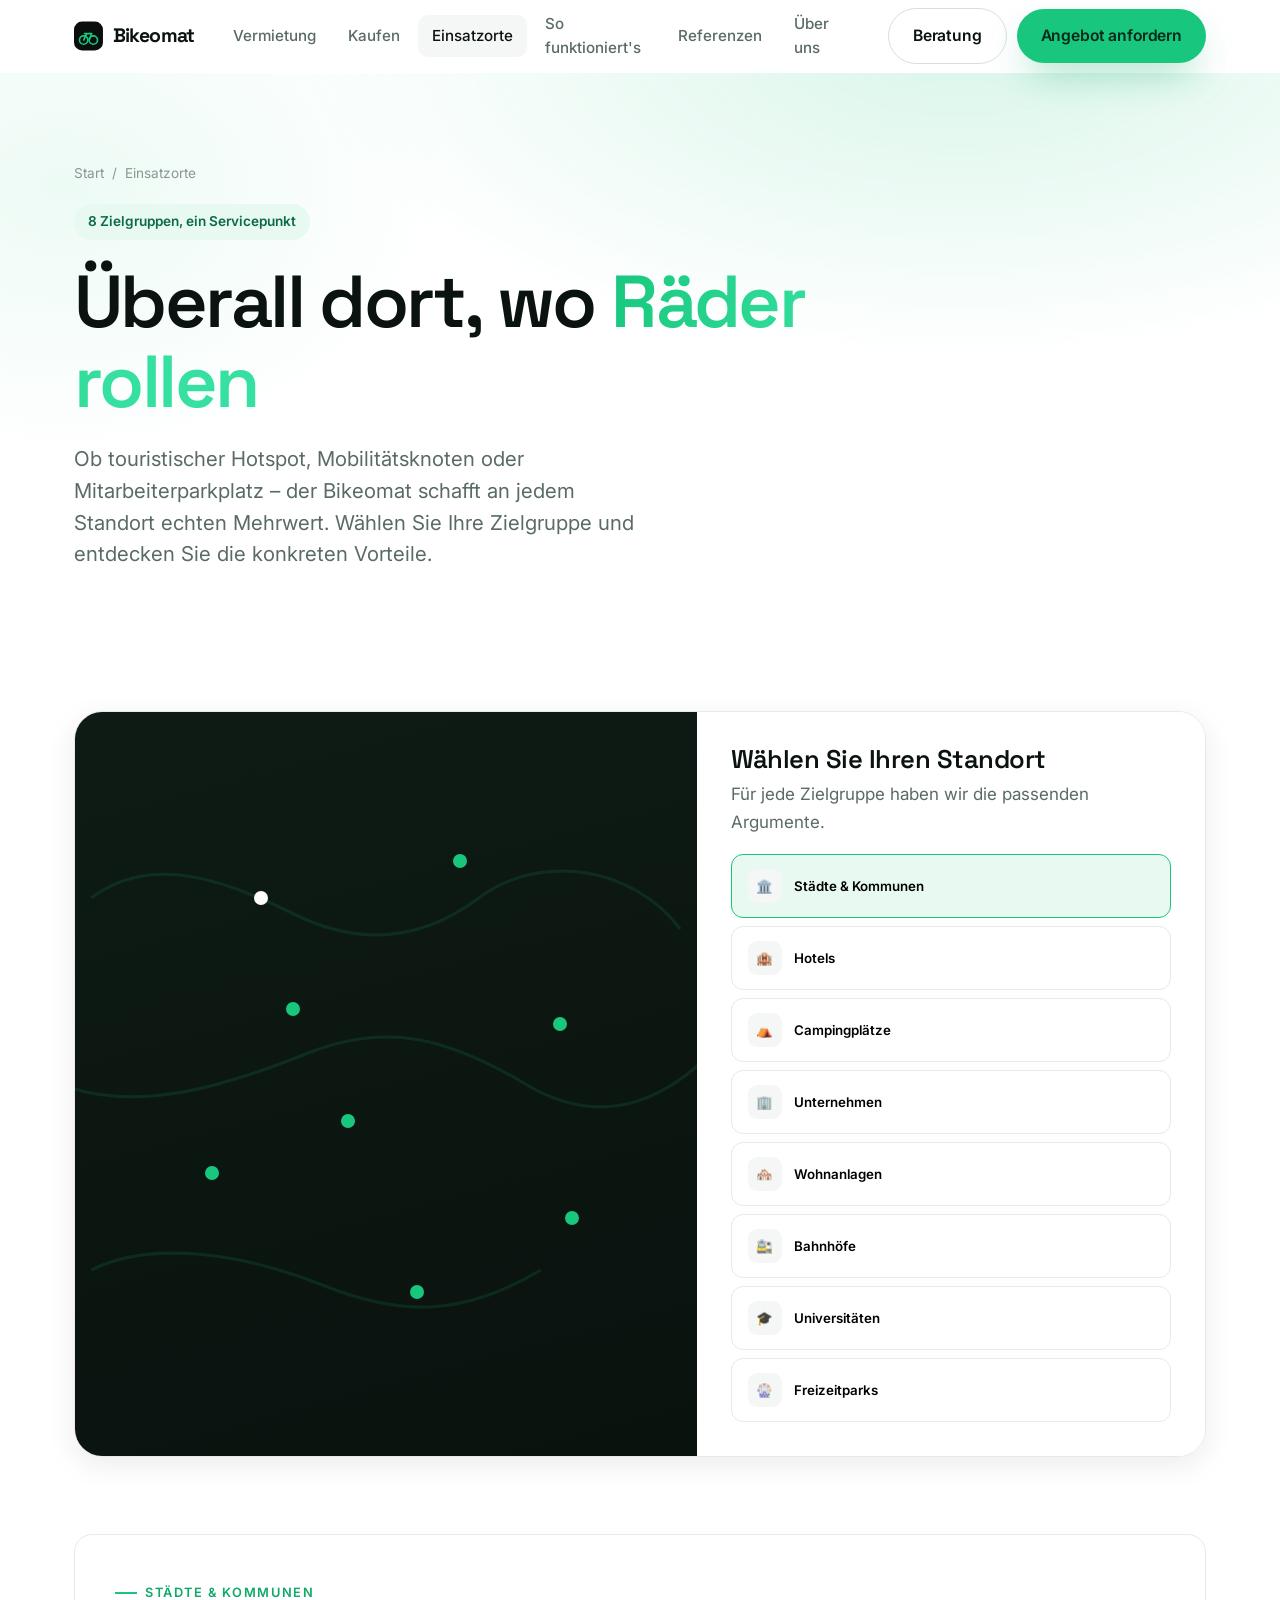
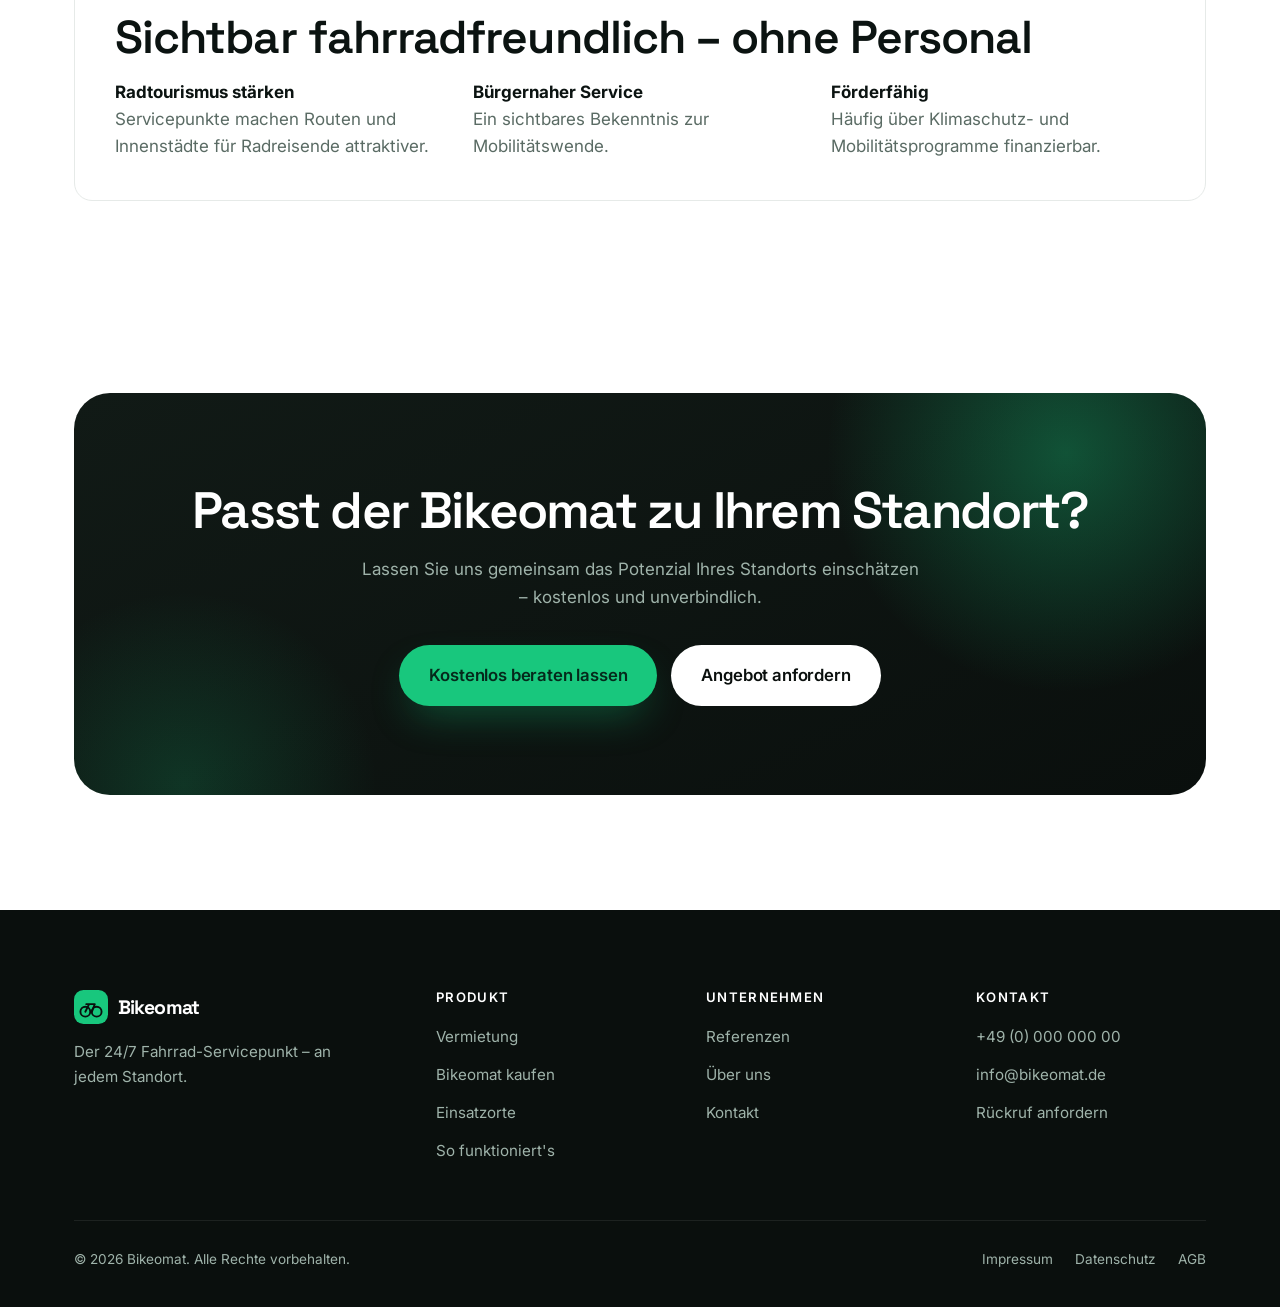
==== einsatzorte.html @ b750a96d "Bikeomat Website Relaunch Modernes Redesign im SaaS-Stil (Stripe/Linear/Apple) mit Fokus auf Vermiet" ====
<!DOCTYPE html>
<html lang="de">
<head>
<meta charset="UTF-8">
<meta name="viewport" content="width=device-width, initial-scale=1">
<title>Einsatzorte – Wo der Bikeomat überzeugt | Kommune, Hotel, Camping & mehr</title>
<meta name="description" content="Bikeomat-Einsatzorte: Städte & Kommunen, Hotels, Campingplätze, Unternehmen, Wohnanlagen, Bahnhöfe, Universitäten & Freizeitparks. Für jede Zielgruppe konkrete Vorteile – interaktive Übersicht.">
<meta name="keywords" content="Fahrradstation Kommune, Fahrradservice Hotel, Fahrradservice Campingplatz, Fahrradautomat Bahnhof, E-Bike Servicestation Universität">
<link rel="canonical" href="https://www.bikeomat.de/einsatzorte">
<meta name="theme-color" content="#0A0F0D">
<link rel="preconnect" href="https://fonts.googleapis.com"><link rel="preconnect" href="https://fonts.gstatic.com" crossorigin>
<link href="https://fonts.googleapis.com/css2?family=Inter:wght@400;500;600;700&family=Space+Grotesk:wght@500;600;700&display=swap" rel="stylesheet">
<link rel="stylesheet" href="assets/styles.css">
</head>
<body>

<header class="header">
  <div class="container header-inner">
    <a href="index.html" class="brand"><svg class="logo-mark" viewBox="0 0 36 36" fill="none"><rect width="36" height="36" rx="10" fill="#0A0F0D"/><circle cx="12" cy="23" r="5.2" stroke="#18C77D" stroke-width="2"/><circle cx="24" cy="23" r="5.2" stroke="#18C77D" stroke-width="2"/><path d="M12 23l4-8h6l-3 8M16 15h-3" stroke="#18C77D" stroke-width="2" stroke-linecap="round" stroke-linejoin="round"/></svg>Bikeomat</a>
    <nav class="nav"><a href="vermietung.html">Vermietung</a><a href="kaufen.html">Kaufen</a><a href="einsatzorte.html" class="active">Einsatzorte</a><a href="index.html#ablauf">So funktioniert's</a><a href="referenzen.html">Referenzen</a><a href="ueber-uns.html">Über uns</a></nav>
    <div class="header-cta"><a href="kontakt.html" class="btn btn-ghost">Beratung</a><a href="kontakt.html#angebot" class="btn btn-primary">Angebot anfordern</a><button class="menu-toggle" aria-label="Menü" aria-expanded="false"><svg viewBox="0 0 24 24" fill="none" stroke="currentColor" stroke-width="2" stroke-linecap="round"><path d="M3 6h18M3 12h18M3 18h18"/></svg></button></div>
  </div>
</header>
<div class="mobile-nav"><a href="vermietung.html">Vermietung</a><a href="kaufen.html">Kaufen</a><a href="einsatzorte.html">Einsatzorte</a><a href="index.html#ablauf">So funktioniert's</a><a href="referenzen.html">Referenzen</a><a href="ueber-uns.html">Über uns</a><a href="kontakt.html">Kontakt</a><div class="mobile-cta"><a href="kontakt.html#angebot" class="btn btn-primary btn-block">Angebot anfordern</a><a href="kontakt.html" class="btn btn-ghost btn-block">Beratung</a></div></div>

<section class="page-hero hero">
  <div class="hero-bg"></div>
  <div class="container">
    <div class="breadcrumb"><a href="index.html">Start</a> / <span>Einsatzorte</span></div>
    <div style="max-width:760px">
      <span class="pill" style="margin-bottom:22px">8 Zielgruppen, ein Servicepunkt</span>
      <h1 class="h-display">Überall dort, wo <span class="text-grad">Räder rollen</span></h1>
      <p class="lead" style="margin-top:20px">Ob touristischer Hotspot, Mobilitätsknoten oder Mitarbeiterparkplatz – der Bikeomat schafft an jedem Standort echten Mehrwert. Wählen Sie Ihre Zielgruppe und entdecken Sie die konkreten Vorteile.</p>
    </div>
  </div>
</section>

<!-- INTERAKTIVE KARTE -->
<section class="section-sm">
  <div class="container">
    <div class="map-wrap reveal">
      <div class="map-canvas">
        <!-- stilisierte Karte mit Pins -->
        <svg viewBox="0 0 500 480" style="position:absolute;inset:0;width:100%;height:100%;opacity:.12" preserveAspectRatio="xMidYMid slice"><path d="M60 120c40-30 90-10 130 10s80 20 120-10 100-20 130 20M40 240c50 20 110 0 160-20s90-10 140 20 90 10 120-20M60 360c40-20 100-10 150 10s90 20 140-10" stroke="#18C77D" stroke-width="2" fill="none"/></svg>
        <div class="map-pin" data-use="kommune" style="left:30%;top:25%"><div class="dot" style="background:#fff"></div><span class="lbl">🏛️ Städte & Kommunen</span></div>
        <div class="map-pin" data-use="hotel" style="left:62%;top:20%"><div class="dot"></div><span class="lbl">🏨 Hotels</span></div>
        <div class="map-pin" data-use="camping" style="left:78%;top:42%"><div class="dot"></div><span class="lbl">⛺ Campingplätze</span></div>
        <div class="map-pin" data-use="firma" style="left:44%;top:55%"><div class="dot"></div><span class="lbl">🏢 Unternehmen</span></div>
        <div class="map-pin" data-use="wohnen" style="left:22%;top:62%"><div class="dot"></div><span class="lbl">🏘️ Wohnanlagen</span></div>
        <div class="map-pin" data-use="bahnhof" style="left:55%;top:78%"><div class="dot"></div><span class="lbl">🚉 Bahnhöfe</span></div>
        <div class="map-pin" data-use="uni" style="left:35%;top:40%"><div class="dot"></div><span class="lbl">🎓 Universitäten</span></div>
        <div class="map-pin" data-use="freizeit" style="left:80%;top:68%"><div class="dot"></div><span class="lbl">🎡 Freizeitparks</span></div>
      </div>
      <div class="map-side">
        <h3>Wählen Sie Ihren Standort</h3>
        <p style="color:var(--muted)">Für jede Zielgruppe haben wir die passenden Argumente.</p>
        <div class="use-list">
          <button class="active" data-use="kommune"><span class="u-ico">🏛️</span> Städte & Kommunen</button>
          <button data-use="hotel"><span class="u-ico">🏨</span> Hotels</button>
          <button data-use="camping"><span class="u-ico">⛺</span> Campingplätze</button>
          <button data-use="firma"><span class="u-ico">🏢</span> Unternehmen</button>
          <button data-use="wohnen"><span class="u-ico">🏘️</span> Wohnanlagen</button>
          <button data-use="bahnhof"><span class="u-ico">🚉</span> Bahnhöfe</button>
          <button data-use="uni"><span class="u-ico">🎓</span> Universitäten</button>
          <button data-use="freizeit"><span class="u-ico">🎡</span> Freizeitparks</button>
        </div>
      </div>
    </div>
  </div>
</section>

<!-- VORTEILE PRO ZIELGRUPPE -->
<section class="section-sm" style="padding-top:0">
  <div class="container">
    <div class="tab-panel active" data-usepanel="kommune"><div class="card reveal" style="padding:40px"><span class="eyebrow">Städte & Kommunen</span><h2 style="margin:10px 0 16px">Sichtbar fahrradfreundlich – ohne Personal</h2><div class="grid cols-3"><div><strong>Radtourismus stärken</strong><p style="color:var(--muted)">Servicepunkte machen Routen und Innenstädte für Radreisende attraktiver.</p></div><div><strong>Bürgernaher Service</strong><p style="color:var(--muted)">Ein sichtbares Bekenntnis zur Mobilitätswende.</p></div><div><strong>Förderfähig</strong><p style="color:var(--muted)">Häufig über Klimaschutz- und Mobilitätsprogramme finanzierbar.</p></div></div></div></div>
    <div class="tab-panel" data-usepanel="hotel"><div class="card reveal" style="padding:40px"><span class="eyebrow">Hotels</span><h2 style="margin:10px 0 16px">Der Extra-Service, der Gäste begeistert</h2><div class="grid cols-3"><div><strong>Bessere Bewertungen</strong><p style="color:var(--muted)">Ein durchdachtes Plus, das in Erinnerung bleibt.</p></div><div><strong>E-Bike-Ladung am Haus</strong><p style="color:var(--muted)">Perfekt für die wachsende Zahl an Pedelec-Gästen.</p></div><div><strong>Bett+Bike-tauglich</strong><p style="color:var(--muted)">Unterstützt zertifizierte fahrradfreundliche Angebote.</p></div></div></div></div>
    <div class="tab-panel" data-usepanel="camping"><div class="card reveal" style="padding:40px"><span class="eyebrow">Campingplätze</span><h2 style="margin:10px 0 16px">Unabhängig von Öffnungszeiten</h2><div class="grid cols-3"><div><strong>24/7 für Gäste</strong><p style="color:var(--muted)">Auch abends und am Wochenende, ohne Mehraufwand.</p></div><div><strong>Ideal in Radregionen</strong><p style="color:var(--muted)">Dort, wo viele Gäste mit dem Rad anreisen.</p></div><div><strong>Mehr Attraktivität</strong><p style="color:var(--muted)">Ein modernes Extra, das Ihren Platz hervorhebt.</p></div></div></div></div>
    <div class="tab-panel" data-usepanel="firma"><div class="card reveal" style="padding:40px"><span class="eyebrow">Unternehmen</span><h2 style="margin:10px 0 16px">Benefit für radelnde Mitarbeiter</h2><div class="grid cols-3"><div><strong>Mitarbeiter-Benefit</strong><p style="color:var(--muted)">Sichtbares Engagement für Gesundheit & Nachhaltigkeit.</p></div><div><strong>Mehr Rad-Pendler</strong><p style="color:var(--muted)">Senkt Hürden, unterstützt JobRad-Programme.</p></div><div><strong>ESG & Image</strong><p style="color:var(--muted)">Zahlt auf Nachhaltigkeitsziele und Arbeitgebermarke ein.</p></div></div></div></div>
    <div class="tab-panel" data-usepanel="wohnen"><div class="card reveal" style="padding:40px"><span class="eyebrow">Wohnanlagen</span><h2 style="margin:10px 0 16px">Wohnqualität, die man sieht</h2><div class="grid cols-3"><div><strong>Service vor der Tür</strong><p style="color:var(--muted)">Reparaturen und Luft direkt im eigenen Quartier.</p></div><div><strong>Aufwertung der Immobilie</strong><p style="color:var(--muted)">Ein modernes Ausstattungsmerkmal für Mieter & Eigentümer.</p></div><div><strong>Nachhaltige Mobilität</strong><p style="color:var(--muted)">Fördert das Rad als Verkehrsmittel im Alltag.</p></div></div></div></div>
    <div class="tab-panel" data-usepanel="bahnhof"><div class="card reveal" style="padding:40px"><span class="eyebrow">Bahnhöfe</span><h2 style="margin:10px 0 16px">Mobilitätsknoten clever ergänzen</h2><div class="grid cols-3"><div><strong>Schnelle Hilfe</strong><p style="color:var(--muted)">Pendler kommen pünktlich weiter statt liegenzubleiben.</p></div><div><strong>Hohe Frequenz</strong><p style="color:var(--muted)">Maximale Sichtbarkeit und Nutzung.</p></div><div><strong>Bike+Ride stärken</strong><p style="color:var(--muted)">Macht die Kombination Rad und ÖPNV attraktiver.</p></div></div></div></div>
    <div class="tab-panel" data-usepanel="uni"><div class="card reveal" style="padding:40px"><span class="eyebrow">Universitäten</span><h2 style="margin:10px 0 16px">Campus-Service für tausende Radler</h2><div class="grid cols-3"><div><strong>Riesige Nutzergruppe</strong><p style="color:var(--muted)">Tausende Studierende und Beschäftigte mit dem Rad.</p></div><div><strong>Nachhaltiger Campus</strong><p style="color:var(--muted)">Unterstützt Klima- und Mobilitätsstrategien.</p></div><div><strong>24/7 passend</strong><p style="color:var(--muted)">Auch spät abends in der Lernphase verfügbar.</p></div></div></div></div>
    <div class="tab-panel" data-usepanel="freizeit"><div class="card reveal" style="padding:40px"><span class="eyebrow">Freizeitparks</span><h2 style="margin:10px 0 16px">Service für Ausflügler & Tagesgäste</h2><div class="grid cols-3"><div><strong>Mehr Komfort</strong><p style="color:var(--muted)">Ein Extra, das den Besuch noch angenehmer macht.</p></div><div><strong>Längere Verweildauer</strong><p style="color:var(--muted)">Gäste bleiben sorgenfrei mobil vor Ort.</p></div><div><strong>Modernes Image</strong><p style="color:var(--muted)">Zeigt Innovationsfreude und Gastfreundschaft.</p></div></div></div></div>
  </div>
</section>

<section class="section"><div class="container"><div class="cta-band reveal">
  <h2 class="h-display" style="font-size:clamp(2rem,4.5vw,3.2rem)">Passt der Bikeomat zu Ihrem Standort?</h2>
  <p>Lassen Sie uns gemeinsam das Potenzial Ihres Standorts einschätzen – kostenlos und unverbindlich.</p>
  <div class="hero-cta"><a href="kontakt.html" class="btn btn-primary btn-lg">Kostenlos beraten lassen</a><a href="kontakt.html#angebot" class="btn btn-light btn-lg">Angebot anfordern</a></div>
</div></div></section>

<footer class="footer"><div class="container">
  <div class="footer-top">
    <div><a href="index.html" class="brand"><svg class="logo-mark" viewBox="0 0 36 36" fill="none"><rect width="36" height="36" rx="10" fill="#18C77D"/><circle cx="12" cy="23" r="5.2" stroke="#0A0F0D" stroke-width="2"/><circle cx="24" cy="23" r="5.2" stroke="#0A0F0D" stroke-width="2"/><path d="M12 23l4-8h6l-3 8M16 15h-3" stroke="#0A0F0D" stroke-width="2" stroke-linecap="round" stroke-linejoin="round"/></svg>Bikeomat</a><p class="footer-about">Der 24/7 Fahrrad-Servicepunkt – an jedem Standort.</p></div>
    <div><h4>Produkt</h4><ul><li><a href="vermietung.html">Vermietung</a></li><li><a href="kaufen.html">Bikeomat kaufen</a></li><li><a href="einsatzorte.html">Einsatzorte</a></li><li><a href="index.html#ablauf">So funktioniert's</a></li></ul></div>
    <div><h4>Unternehmen</h4><ul><li><a href="referenzen.html">Referenzen</a></li><li><a href="ueber-uns.html">Über uns</a></li><li><a href="kontakt.html">Kontakt</a></li></ul></div>
    <div><h4>Kontakt</h4><ul><li><a href="tel:+4900000000">+49 (0) 000 000 00</a></li><li><a href="mailto:info@bikeomat.de">info@bikeomat.de</a></li><li><a href="kontakt.html#rueckruf">Rückruf anfordern</a></li></ul></div>
  </div>
  <div class="footer-bottom"><span>© <span data-year>2026</span> Bikeomat. Alle Rechte vorbehalten.</span><div class="fb-links"><a href="#">Impressum</a><a href="#">Datenschutz</a><a href="#">AGB</a></div></div>
</div></footer>
<div class="sticky-cta"><a href="kontakt.html" class="btn btn-ghost">Beratung</a><a href="kontakt.html#angebot" class="btn btn-primary">Angebot anfordern</a></div>
<script src="assets/main.js"></script>
</body>
</html>
---- assets/styles.css ----
/* =====================================================================
   BIKEOMAT — Design System
   Stil: Apple / Tesla / Stripe / Linear / Notion
   Dunkle Akzente + Fahrrad-Grün, viel Weißraum, große Typografie
   ===================================================================== */

/* ---------- Design Tokens ---------- */
:root {
  /* Brand */
  --green:        #18C77D;
  --green-strong: #0FA968;
  --green-dark:   #0B6B45;
  --green-soft:   #E7F9F0;
  --green-glow:   rgba(24, 199, 125, .35);

  /* Ink / Dark accents (leicht grün-getöntes Schwarz) */
  --ink:    #0A0F0D;
  --ink-2:  #111A16;
  --ink-3:  #1A2620;

  /* Neutrals */
  --paper:  #FFFFFF;
  --mist:   #F5F7F6;
  --mist-2: #EEF2F0;
  --line:   #E6EAE8;
  --line-2: #D7DEDB;

  /* Text */
  --text:   #0B1311;
  --muted:  #5A6B64;
  --muted-2:#8A988F;
  --on-dark:#EAF2EE;
  --on-dark-muted: #9FB3AA;

  /* Type */
  --font-display: "Space Grotesk", -apple-system, BlinkMacSystemFont, "Segoe UI", sans-serif;
  --font-body: "Inter", -apple-system, BlinkMacSystemFont, "Segoe UI", Roboto, sans-serif;

  /* Spacing / radii / shadow */
  --radius:   18px;
  --radius-sm:12px;
  --radius-lg:28px;
  --shadow-sm: 0 1px 2px rgba(10,15,13,.06), 0 4px 12px rgba(10,15,13,.05);
  --shadow:    0 8px 30px rgba(10,15,13,.08);
  --shadow-lg: 0 30px 70px -20px rgba(10,15,13,.30);
  --shadow-green: 0 18px 40px -12px rgba(15,169,104,.45);

  --container: 1180px;
  --header-h: 72px;
  --ease: cubic-bezier(.22,.61,.36,1);
}

/* ---------- Reset ---------- */
*,*::before,*::after { box-sizing: border-box; }
* { margin: 0; }
html { scroll-behavior: smooth; -webkit-text-size-adjust: 100%; }
body {
  font-family: var(--font-body);
  color: var(--text);
  background: var(--paper);
  line-height: 1.6;
  font-size: 17px;
  -webkit-font-smoothing: antialiased;
  text-rendering: optimizeLegibility;
  overflow-x: hidden;
}
img,svg,video { display:block; max-width:100%; }
a { color: inherit; text-decoration: none; }
button { font-family: inherit; cursor: pointer; border: none; background: none; }
ul { list-style: none; padding: 0; }

/* ---------- Typography ---------- */
h1,h2,h3,h4 { font-family: var(--font-display); font-weight: 600; line-height: 1.08; letter-spacing: -.02em; color: var(--text); }
.h-display { font-size: clamp(2.6rem, 6vw, 4.6rem); font-weight: 600; letter-spacing: -.035em; }
h1 { font-size: clamp(2.3rem, 5vw, 3.6rem); }
h2 { font-size: clamp(1.9rem, 3.6vw, 2.9rem); }
h3 { font-size: clamp(1.25rem, 2vw, 1.6rem); }
.lead { font-size: clamp(1.1rem, 1.6vw, 1.35rem); color: var(--muted); line-height: 1.55; }
.eyebrow {
  display:inline-flex; align-items:center; gap:.5rem;
  font-family: var(--font-body); font-weight:600; font-size:.8rem;
  letter-spacing:.12em; text-transform:uppercase; color: var(--green-strong);
}
.eyebrow::before { content:""; width:22px; height:1.5px; background: var(--green); display:inline-block; }
.text-grad { background: linear-gradient(100deg,var(--green) 0%, #36E0A0 60%); -webkit-background-clip:text; background-clip:text; color:transparent; }

/* ---------- Layout ---------- */
.container { width:100%; max-width: var(--container); margin-inline:auto; padding-inline: 24px; }
.section { padding: clamp(64px, 9vw, 130px) 0; }
.section-sm { padding: clamp(48px,6vw,80px) 0; }
.center { text-align:center; }
.mx-auto { margin-inline:auto; }
.maxw-720 { max-width: 720px; }
.maxw-620 { max-width: 620px; }
.grid { display:grid; gap: 24px; }
.cols-2 { grid-template-columns: repeat(2,1fr); }
.cols-3 { grid-template-columns: repeat(3,1fr); }
.cols-4 { grid-template-columns: repeat(4,1fr); }
.section-head { max-width: 720px; margin-bottom: clamp(40px,5vw,64px); }
.section-head.center { margin-inline:auto; }
.section-head .lead { margin-top: 18px; }

/* ---------- Buttons ---------- */
.btn {
  display:inline-flex; align-items:center; justify-content:center; gap:.55rem;
  font-weight:600; font-size:.98rem; letter-spacing:-.01em;
  padding: 14px 24px; border-radius: 999px; transition: transform .25s var(--ease), box-shadow .25s var(--ease), background .2s, color .2s;
  white-space:nowrap; cursor:pointer;
}
.btn svg { width:18px; height:18px; }
.btn-primary { background: var(--green); color:#05291B; box-shadow: var(--shadow-green); }
.btn-primary:hover { transform: translateY(-2px); box-shadow: 0 22px 48px -12px rgba(15,169,104,.6); }
.btn-dark { background: var(--ink); color: var(--on-dark); }
.btn-dark:hover { transform: translateY(-2px); background:#05291B; }
.btn-ghost { background: transparent; color: var(--text); border:1.5px solid var(--line-2); }
.btn-ghost:hover { border-color: var(--ink); transform: translateY(-2px); }
.btn-light { background:#fff; color: var(--ink); }
.btn-light:hover { transform: translateY(-2px); box-shadow: var(--shadow); }
.btn-lg { padding: 17px 30px; font-size: 1.05rem; }
.btn-block { width:100%; }
.link-arrow { display:inline-flex; align-items:center; gap:.4rem; font-weight:600; color: var(--green-strong); }
.link-arrow svg { transition: transform .25s var(--ease); }
.link-arrow:hover svg { transform: translateX(4px); }

/* ---------- Header ---------- */
.header {
  position: sticky; top:0; z-index: 100;
  background: rgba(255,255,255,.72); backdrop-filter: blur(16px) saturate(1.4);
  border-bottom: 1px solid transparent; transition: border-color .3s, background .3s, box-shadow .3s;
}
.header.scrolled { border-color: var(--line); box-shadow: 0 1px 0 rgba(10,15,13,.04); }
.header-inner { height: var(--header-h); display:flex; align-items:center; justify-content:space-between; gap: 24px; }
.brand { display:flex; align-items:center; gap:.6rem; font-family:var(--font-display); font-weight:700; font-size:1.22rem; letter-spacing:-.03em; }
.brand .logo-mark { width:34px; height:34px; }
.nav { display:flex; align-items:center; gap: 4px; }
.nav a { padding: 9px 14px; border-radius: 10px; font-weight:500; font-size:.95rem; color: var(--muted); transition: color .2s, background .2s; }
.nav a:hover, .nav a.active { color: var(--text); background: var(--mist); }
.header-cta { display:flex; align-items:center; gap: 10px; }
.menu-toggle { display:none; width:44px; height:44px; border-radius:12px; align-items:center; justify-content:center; }
.menu-toggle svg { width:24px; height:24px; }

/* Mobile nav */
.mobile-nav {
  position: fixed; inset: var(--header-h) 0 0 0; background:#fff; z-index:99;
  transform: translateX(100%); transition: transform .4s var(--ease); padding: 24px; overflow-y:auto;
  display:flex; flex-direction:column;
}
.mobile-nav.open { transform: translateX(0); }
.mobile-nav a { padding: 16px 8px; font-size:1.3rem; font-family:var(--font-display); font-weight:600; border-bottom:1px solid var(--line); }
.mobile-nav .mobile-cta { margin-top: auto; padding-top: 24px; display:grid; gap:12px; }

/* ---------- Hero ---------- */
.hero { position: relative; overflow:hidden; padding-top: clamp(40px,6vw,80px); padding-bottom: clamp(60px,8vw,110px); }
.hero-bg { position:absolute; inset:0; z-index:-1; background:
  radial-gradient(1100px 520px at 75% -5%, rgba(24,199,125,.16), transparent 60%),
  radial-gradient(700px 500px at 5% 20%, rgba(24,199,125,.08), transparent 55%); }
.hero-grid { display:grid; grid-template-columns: 1.05fr .95fr; gap: 56px; align-items:center; }
.hero h1 { margin-bottom: 22px; }
.hero .lead { max-width: 560px; }
.hero-cta { display:flex; flex-wrap:wrap; gap: 14px; margin-top: 34px; }
.hero-trust { display:flex; flex-wrap:wrap; gap: 22px 34px; margin-top: 40px; }
.hero-trust .t-item { display:flex; align-items:center; gap:.55rem; font-size:.92rem; color: var(--muted); font-weight:500; }
.hero-trust .t-item svg { width:20px; height:20px; color: var(--green-strong); flex:none; }

/* Hero visual (CSS automat illustration) */
.hero-visual { position: relative; }
.device {
  position: relative; border-radius: var(--radius-lg); padding: 22px;
  background: linear-gradient(160deg, var(--ink-2), var(--ink)); box-shadow: var(--shadow-lg);
  border: 1px solid rgba(255,255,255,.06);
}
.device-screen {
  border-radius: 16px; background: linear-gradient(170deg,#0E1B15,#0a120e);
  border:1px solid rgba(255,255,255,.07); padding: 20px; min-height: 340px; position:relative; overflow:hidden;
}
.device-screen::before { content:""; position:absolute; inset:0; background: radial-gradient(400px 200px at 50% 0%, rgba(24,199,125,.18), transparent 70%); }
.screen-head { display:flex; align-items:center; justify-content:space-between; color:var(--on-dark); position:relative; }
.screen-badge { display:inline-flex; align-items:center; gap:.4rem; font-size:.72rem; font-weight:600; color:var(--green); background: rgba(24,199,125,.12); padding:5px 10px; border-radius:999px; }
.screen-grid { display:grid; grid-template-columns: repeat(3,1fr); gap:12px; margin-top:18px; position:relative; }
.screen-tile { background: rgba(255,255,255,.04); border:1px solid rgba(255,255,255,.07); border-radius:12px; padding:14px 10px; text-align:center; color:var(--on-dark-muted); }
.screen-tile svg { width:26px; height:26px; margin:0 auto 8px; color:var(--green); }
.screen-tile span { font-size:.72rem; font-weight:500; display:block; }
.device-foot { display:flex; align-items:center; justify-content:space-between; margin-top:16px; color:var(--on-dark-muted); font-size:.78rem; }
.float-card {
  position:absolute; background:#fff; border-radius:16px; box-shadow: var(--shadow-lg); padding:14px 16px;
  display:flex; align-items:center; gap:12px; font-weight:600; font-size:.9rem;
}
.float-card .fc-ico { width:40px; height:40px; border-radius:11px; background:var(--green-soft); color:var(--green-strong); display:grid; place-items:center; flex:none; }
.float-card .fc-ico svg { width:22px; height:22px; }
.float-card small { display:block; font-weight:500; color:var(--muted); font-size:.78rem; }
.fc-1 { top: -22px; left: -34px; animation: floaty 6s ease-in-out infinite; }
.fc-2 { bottom: -26px; right: -30px; animation: floaty 6s ease-in-out infinite .8s; }
@keyframes floaty { 0%,100%{ transform: translateY(0);} 50%{ transform: translateY(-10px);} }

/* ---------- Logos / trust strip ---------- */
.trust-strip { padding: 40px 0; border-top:1px solid var(--line); border-bottom:1px solid var(--line); background: var(--mist); }
.trust-strip p { text-align:center; color: var(--muted-2); font-weight:600; font-size:.8rem; letter-spacing:.1em; text-transform:uppercase; margin-bottom:22px; }
.logo-row { display:flex; flex-wrap:wrap; align-items:center; justify-content:center; gap: 18px 44px; }
.logo-row .lg { font-family:var(--font-display); font-weight:700; font-size:1.1rem; color: var(--muted-2); opacity:.8; display:flex; align-items:center; gap:.4rem; }

/* ---------- Cards / features ---------- */
.card {
  background:#fff; border:1px solid var(--line); border-radius: var(--radius); padding: 30px;
  transition: transform .3s var(--ease), box-shadow .3s var(--ease), border-color .3s;
}
.card:hover { transform: translateY(-4px); box-shadow: var(--shadow); border-color: var(--line-2); }
.feature .f-ico {
  width:54px; height:54px; border-radius:15px; display:grid; place-items:center; margin-bottom:20px;
  background: var(--green-soft); color: var(--green-strong);
}
.feature .f-ico svg { width:28px; height:28px; }
.feature h3 { margin-bottom:10px; }
.feature p { color: var(--muted); font-size:.98rem; }
.feature .f-num { font-family:var(--font-display); font-weight:700; font-size:.85rem; color:var(--green-strong); letter-spacing:.05em; }

/* Big benefit cards (Warum Bikeomat) */
.benefit { position:relative; padding: 34px; border-radius: var(--radius-lg); overflow:hidden; }
.benefit-dark { background: linear-gradient(165deg,var(--ink-2),var(--ink)); color:var(--on-dark); }
.benefit-dark h3 { color:#fff; }
.benefit-dark p { color: var(--on-dark-muted); }
.benefit-dark .f-ico { background: rgba(24,199,125,.14); color: var(--green); }
.benefit-glow::after { content:""; position:absolute; width:240px; height:240px; right:-60px; top:-60px; border-radius:50%; background: radial-gradient(circle,var(--green-glow),transparent 70%); }

/* ---------- Split / showcase ---------- */
.split { display:grid; grid-template-columns: 1fr 1fr; gap: clamp(40px,6vw,80px); align-items:center; }
.split.reverse .split-media { order:2; }
.split-media {
  border-radius: var(--radius-lg); overflow:hidden; box-shadow: var(--shadow-lg);
  background: linear-gradient(160deg,var(--ink-2),var(--ink)); min-height: 420px; position:relative;
  display:grid; place-items:center; color:var(--on-dark);
}
.checklist { display:grid; gap: 16px; margin-top: 28px; }
.checklist li { display:flex; gap: 14px; align-items:flex-start; }
.checklist .ck {
  width:26px; height:26px; border-radius:8px; background:var(--green-soft); color:var(--green-strong);
  display:grid; place-items:center; flex:none; margin-top:2px;
}
.checklist .ck svg { width:16px; height:16px; }
.checklist strong { display:block; font-weight:600; }
.checklist span { color: var(--muted); font-size:.96rem; }

/* ---------- Steps / process ---------- */
.steps { display:grid; gap: 22px; counter-reset: step; }
.step { display:grid; grid-template-columns: auto 1fr; gap: 22px; align-items:start; padding: 26px 0; border-top:1px solid var(--line); }
.step:first-child { border-top:none; }
.step-num {
  width:56px; height:56px; border-radius:16px; background: var(--ink); color: var(--green);
  display:grid; place-items:center; font-family:var(--font-display); font-weight:700; font-size:1.3rem; flex:none;
}
.step h3 { margin-bottom:6px; }
.step p { color: var(--muted); }

/* ---------- Stats ---------- */
.stats { display:grid; grid-template-columns: repeat(4,1fr); gap: 24px; }
.stat { text-align:center; }
.stat .num { font-family:var(--font-display); font-weight:700; font-size: clamp(2.4rem,4vw,3.4rem); letter-spacing:-.04em; line-height:1; }
.stat .num .text-grad { display:inline; }
.stat .lab { margin-top:10px; color: var(--muted); font-weight:500; font-size:.95rem; }

/* ---------- Tabs (Einsatzorte) ---------- */
.tabs { display:flex; flex-wrap:wrap; gap: 10px; justify-content:center; margin-bottom: 40px; }
.tab {
  padding: 11px 20px; border-radius:999px; border:1.5px solid var(--line-2); background:#fff;
  font-weight:600; font-size:.92rem; color: var(--muted); transition: all .25s var(--ease);
}
.tab:hover { border-color: var(--ink); color:var(--text); }
.tab.active { background: var(--ink); color:#fff; border-color: var(--ink); }
.tab-panel { display:none; animation: fadeUp .5s var(--ease); }
.tab-panel.active { display:block; }

/* ---------- Map ---------- */
.map-wrap { display:grid; grid-template-columns: 1.1fr .9fr; gap: 0; border-radius: var(--radius-lg); overflow:hidden; border:1px solid var(--line); box-shadow: var(--shadow); }
.map-canvas { background: linear-gradient(165deg,#0E1B15,#0a120e); position:relative; min-height: 480px; }
.map-pin { position:absolute; transform: translate(-50%,-50%); cursor:pointer; }
.map-pin .dot { width:14px; height:14px; border-radius:50%; background: var(--green); box-shadow:0 0 0 0 var(--green-glow); animation: pulse 2.2s infinite; }
.map-pin .lbl { position:absolute; left:50%; bottom:130%; transform:translateX(-50%); background:#fff; color:var(--ink); font-size:.72rem; font-weight:600; padding:4px 9px; border-radius:8px; white-space:nowrap; opacity:0; transition:opacity .2s; box-shadow:var(--shadow-sm); }
.map-pin:hover .lbl { opacity:1; }
@keyframes pulse { 0%{ box-shadow:0 0 0 0 var(--green-glow);} 70%{ box-shadow:0 0 0 16px transparent;} 100%{ box-shadow:0 0 0 0 transparent;} }
.map-side { background:#fff; padding: 34px; }
.map-side h3 { margin-bottom:8px; }
.use-list { display:grid; gap:8px; margin-top:18px; }
.use-list button { width:100%; text-align:left; padding:14px 16px; border-radius:12px; border:1px solid var(--line); display:flex; align-items:center; gap:12px; font-weight:600; transition: all .2s; }
.use-list button:hover, .use-list button.active { border-color:var(--green); background:var(--green-soft); }
.use-list .u-ico { width:34px;height:34px;border-radius:9px;background:var(--mist);display:grid;place-items:center;color:var(--green-strong);flex:none; }
.use-list .u-ico svg{width:20px;height:20px;}

/* ---------- Testimonials ---------- */
.quote-card { background:#fff; border:1px solid var(--line); border-radius: var(--radius-lg); padding: 36px; }
.quote-card .stars { color: var(--green); letter-spacing:2px; margin-bottom:16px; }
.quote-card blockquote { font-family:var(--font-display); font-size:1.35rem; line-height:1.4; letter-spacing:-.02em; margin-bottom:24px; }
.quote-author { display:flex; align-items:center; gap:14px; }
.quote-author .av { width:48px; height:48px; border-radius:50%; background:linear-gradient(160deg,var(--green),var(--green-dark)); display:grid; place-items:center; color:#fff; font-weight:700; font-family:var(--font-display); }
.quote-author strong { display:block; }
.quote-author span { color:var(--muted); font-size:.9rem; }

/* ---------- FAQ ---------- */
.faq { max-width: 820px; margin-inline:auto; }
.faq-item { border-bottom:1px solid var(--line); }
.faq-q { width:100%; display:flex; align-items:center; justify-content:space-between; gap:20px; padding: 24px 4px; text-align:left; font-family:var(--font-display); font-weight:600; font-size:1.15rem; letter-spacing:-.01em; }
.faq-q .pm { width:28px;height:28px;border-radius:50%;border:1.5px solid var(--line-2);display:grid;place-items:center;flex:none;transition:.3s; }
.faq-q .pm svg{width:16px;height:16px;transition:transform .3s var(--ease);}
.faq-item.open .pm { background:var(--green); border-color:var(--green); color:#05291B; }
.faq-item.open .pm svg { transform: rotate(45deg); }
.faq-a { max-height:0; overflow:hidden; transition:max-height .4s var(--ease); }
.faq-a p { padding: 0 4px 24px; color:var(--muted); }

/* ---------- CTA band ---------- */
.cta-band { position:relative; overflow:hidden; border-radius: clamp(20px,3vw,36px); background: linear-gradient(155deg,var(--ink-2),var(--ink)); color:#fff; padding: clamp(48px,7vw,90px) clamp(28px,6vw,80px); text-align:center; }
.cta-band::before { content:""; position:absolute; width:520px;height:520px; border-radius:50%; background:radial-gradient(circle,var(--green-glow),transparent 65%); top:-200px; right:-120px; }
.cta-band::after { content:""; position:absolute; width:420px;height:420px; border-radius:50%; background:radial-gradient(circle,rgba(24,199,125,.18),transparent 65%); bottom:-200px; left:-100px; }
.cta-band h2 { color:#fff; position:relative; }
.cta-band p { color: var(--on-dark-muted); position:relative; max-width:560px; margin:18px auto 0; }
.cta-band .hero-cta { justify-content:center; position:relative; }

/* ---------- Forms ---------- */
.form-card { background:#fff; border:1px solid var(--line); border-radius: var(--radius-lg); padding: clamp(28px,4vw,44px); box-shadow: var(--shadow); }
.field { margin-bottom: 18px; }
.field label { display:block; font-weight:600; font-size:.9rem; margin-bottom:8px; }
.field input, .field select, .field textarea {
  width:100%; padding: 14px 16px; border:1.5px solid var(--line-2); border-radius: 12px; font:inherit; font-size:1rem;
  background:#fff; color:var(--text); transition: border-color .2s, box-shadow .2s;
}
.field input:focus, .field select:focus, .field textarea:focus { outline:none; border-color: var(--green); box-shadow: 0 0 0 4px rgba(24,199,125,.14); }
.field textarea { min-height: 120px; resize:vertical; }
.field-row { display:grid; grid-template-columns:1fr 1fr; gap:18px; }
.form-note { font-size:.82rem; color: var(--muted-2); margin-top:10px; }
.chips { display:flex; flex-wrap:wrap; gap:10px; }
.chip { padding:10px 16px; border:1.5px solid var(--line-2); border-radius:999px; font-weight:600; font-size:.9rem; cursor:pointer; transition:.2s; user-select:none; }
.chip input { position:absolute; opacity:0; }
.chip:has(input:checked) { background:var(--green-soft); border-color:var(--green); color:var(--green-dark); }

/* ---------- Contact info cards ---------- */
.info-card { display:flex; gap:16px; align-items:flex-start; padding:22px; border:1px solid var(--line); border-radius:var(--radius); background:#fff; }
.info-card .i-ico{ width:46px;height:46px;border-radius:12px;background:var(--green-soft);color:var(--green-strong);display:grid;place-items:center;flex:none;}
.info-card .i-ico svg{width:24px;height:24px;}
.info-card strong{display:block;margin-bottom:2px;}
.info-card a,.info-card p{color:var(--muted);}

/* ---------- Footer ---------- */
.footer { background: var(--ink); color: var(--on-dark-muted); padding: 80px 0 36px; }
.footer-top { display:grid; grid-template-columns: 1.4fr 1fr 1fr 1fr; gap: 40px; }
.footer .brand { color:#fff; margin-bottom:16px; }
.footer-about { max-width: 300px; font-size:.95rem; }
.footer h4 { color:#fff; font-family:var(--font-body); font-size:.82rem; letter-spacing:.1em; text-transform:uppercase; margin-bottom:18px; }
.footer ul { display:grid; gap:11px; }
.footer ul a { font-size:.95rem; transition:color .2s; }
.footer ul a:hover { color: var(--green); }
.footer-bottom { display:flex; flex-wrap:wrap; justify-content:space-between; gap:16px; align-items:center; margin-top:56px; padding-top:28px; border-top:1px solid rgba(255,255,255,.08); font-size:.85rem; }
.footer-bottom .fb-links { display:flex; gap:22px; }

/* ---------- Pill / badge ---------- */
.pill { display:inline-flex; align-items:center; gap:.5rem; padding:7px 14px; border-radius:999px; background:var(--green-soft); color:var(--green-dark); font-weight:600; font-size:.85rem; }
.pill svg { width:16px;height:16px; }

/* ---------- Page hero (Unterseiten) ---------- */
.page-hero { padding: clamp(56px,7vw,96px) 0 clamp(40px,5vw,64px); position:relative; }
.page-hero .container { position:relative; }
.breadcrumb { display:flex; gap:8px; align-items:center; color:var(--muted-2); font-size:.85rem; margin-bottom:20px; }
.breadcrumb a:hover{color:var(--green-strong);}

/* ---------- Pricing / model cards ---------- */
.plan { border:1px solid var(--line); border-radius:var(--radius-lg); padding:34px; background:#fff; display:flex; flex-direction:column; }
.plan.featured { border-color:var(--green); box-shadow: var(--shadow-green); position:relative; }
.plan.featured .plan-tag { position:absolute; top:-13px; left:50%; transform:translateX(-50%); background:var(--green); color:#05291B; font-weight:700; font-size:.75rem; padding:6px 14px; border-radius:999px; letter-spacing:.03em; }
.plan h3 { font-size:1.4rem; }
.plan .price { font-family:var(--font-display); font-weight:700; font-size:2.4rem; letter-spacing:-.03em; margin:14px 0 4px; }
.plan .price small { font-size:.9rem; font-weight:500; color:var(--muted); letter-spacing:0; }
.plan ul { display:grid; gap:13px; margin:24px 0 28px; }
.plan ul li { display:flex; gap:11px; align-items:flex-start; font-size:.96rem; }
.plan ul li svg { width:20px;height:20px;color:var(--green-strong);flex:none;margin-top:1px; }
.plan .btn { margin-top:auto; }

/* ---------- Sticky mobile CTA bar ---------- */
.sticky-cta { position:fixed; left:0; right:0; bottom:0; z-index:90; padding:12px 16px calc(12px + env(safe-area-inset-bottom)); background:rgba(255,255,255,.9); backdrop-filter:blur(14px); border-top:1px solid var(--line); display:none; gap:10px; }
.sticky-cta .btn { flex:1; }

/* ---------- Animations ---------- */
.reveal { opacity:0; transform: translateY(28px); transition: opacity .7s var(--ease), transform .7s var(--ease); }
.reveal.in { opacity:1; transform:none; }
.reveal[data-d="1"]{ transition-delay:.08s; }
.reveal[data-d="2"]{ transition-delay:.16s; }
.reveal[data-d="3"]{ transition-delay:.24s; }
@keyframes fadeUp { from{opacity:0;transform:translateY(16px);} to{opacity:1;transform:none;} }
@media (prefers-reduced-motion: reduce){ .reveal{opacity:1;transform:none;} *{animation:none!important;} html{scroll-behavior:auto;} }

/* ---------- Misc utilities ---------- */
.bg-mist { background: var(--mist); }
.bg-ink { background: var(--ink); color: var(--on-dark); }
.bg-ink h2,.bg-ink h3 { color:#fff; }
.bg-ink .lead,.bg-ink p { color: var(--on-dark-muted); }
.mt-0{margin-top:0}.mt-1{margin-top:12px}.mt-2{margin-top:24px}.mt-3{margin-top:40px}
.gap-sm{gap:14px}

/* =====================================================================
   RESPONSIVE
   ===================================================================== */
@media (max-width: 980px){
  .hero-grid { grid-template-columns: 1fr; gap: 48px; }
  .hero-visual { max-width: 480px; margin-inline:auto; }
  .split { grid-template-columns:1fr; }
  .split.reverse .split-media { order:0; }
  .map-wrap { grid-template-columns:1fr; }
  .footer-top { grid-template-columns: 1fr 1fr; gap:32px; }
  .cols-4 { grid-template-columns: repeat(2,1fr); }
  .stats { grid-template-columns: repeat(2,1fr); gap:32px; }
}
@media (max-width: 760px){
  .nav, .header-cta .btn-ghost { display:none; }
  .menu-toggle { display:flex; }
  .cols-2,.cols-3 { grid-template-columns:1fr; }
  .field-row { grid-template-columns:1fr; }
  .footer-top { grid-template-columns:1fr 1fr; }
  .sticky-cta { display:flex; }
  body { padding-bottom: 76px; }
  .header-cta .btn { padding:11px 18px; font-size:.9rem; }
}
@media (max-width: 480px){
  .footer-top { grid-template-columns:1fr; }
  .hero-trust { gap:14px; }
  .float-card { display:none; }
}
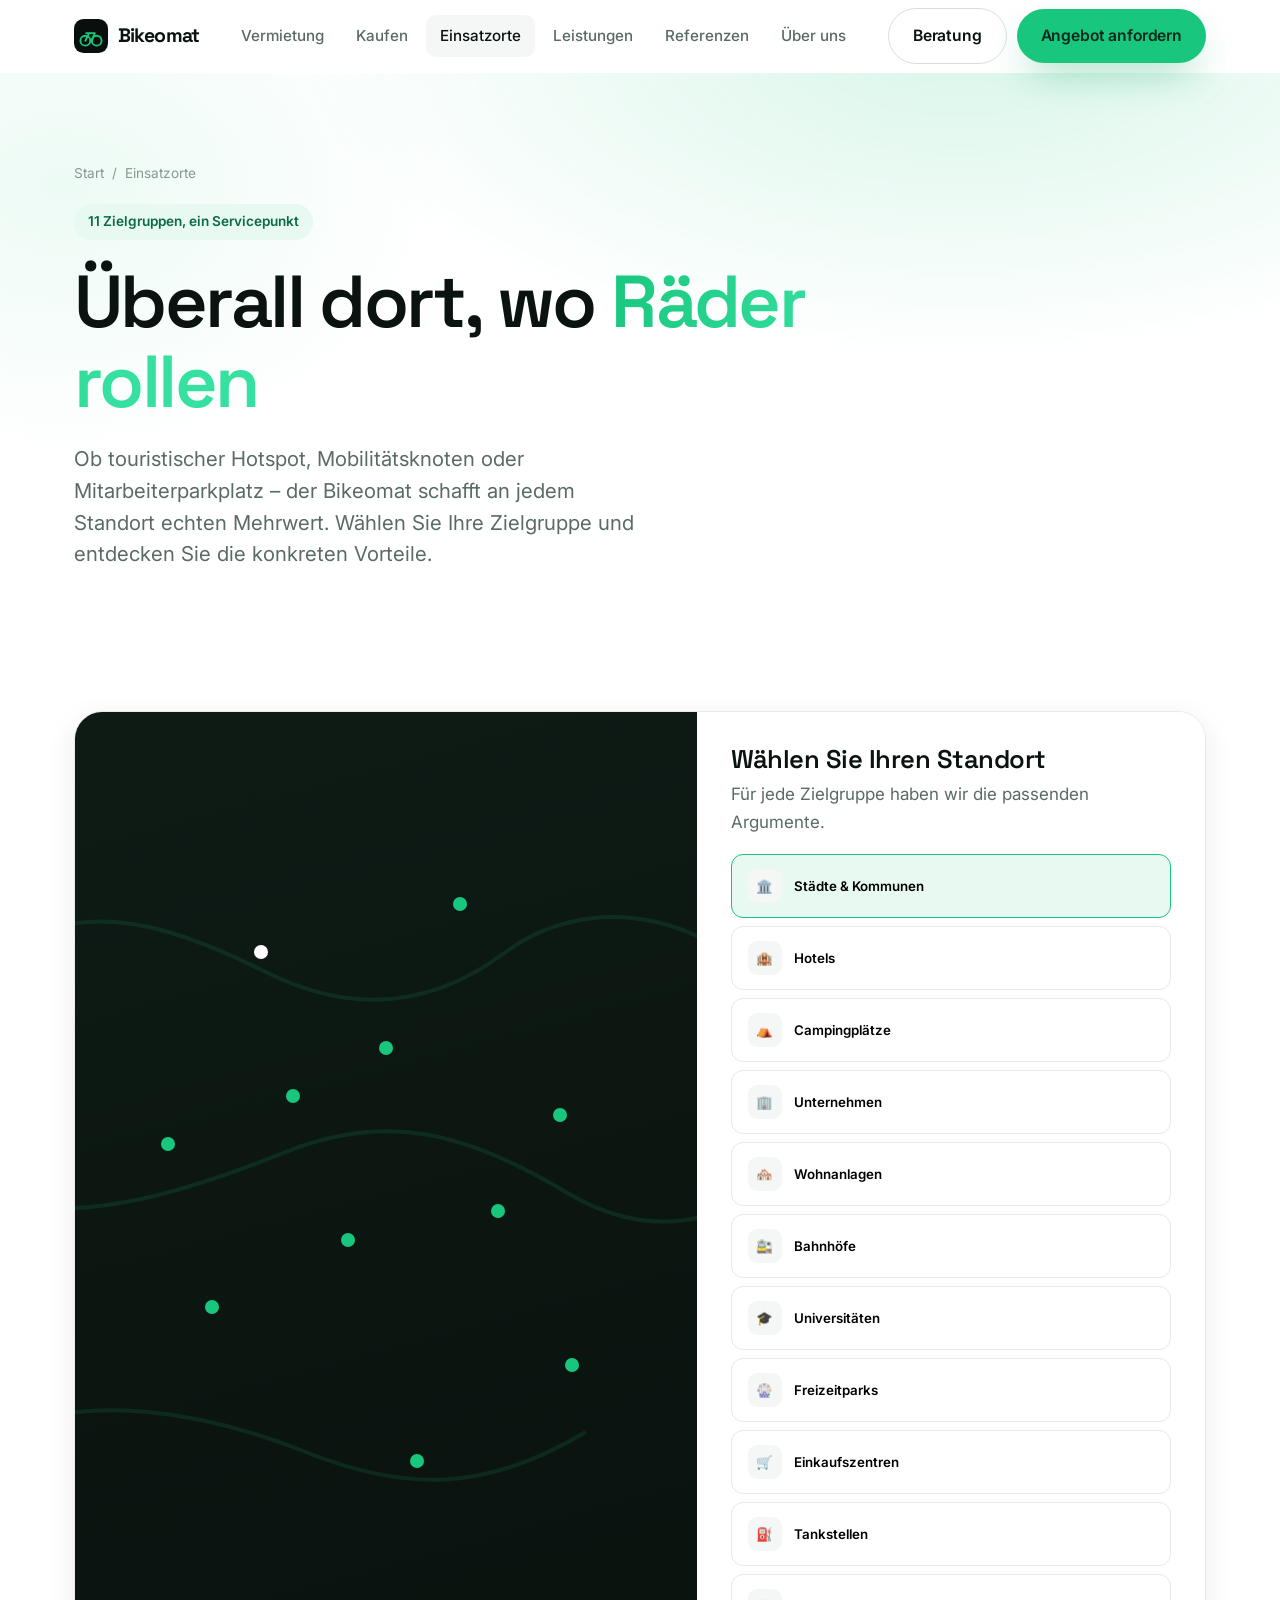
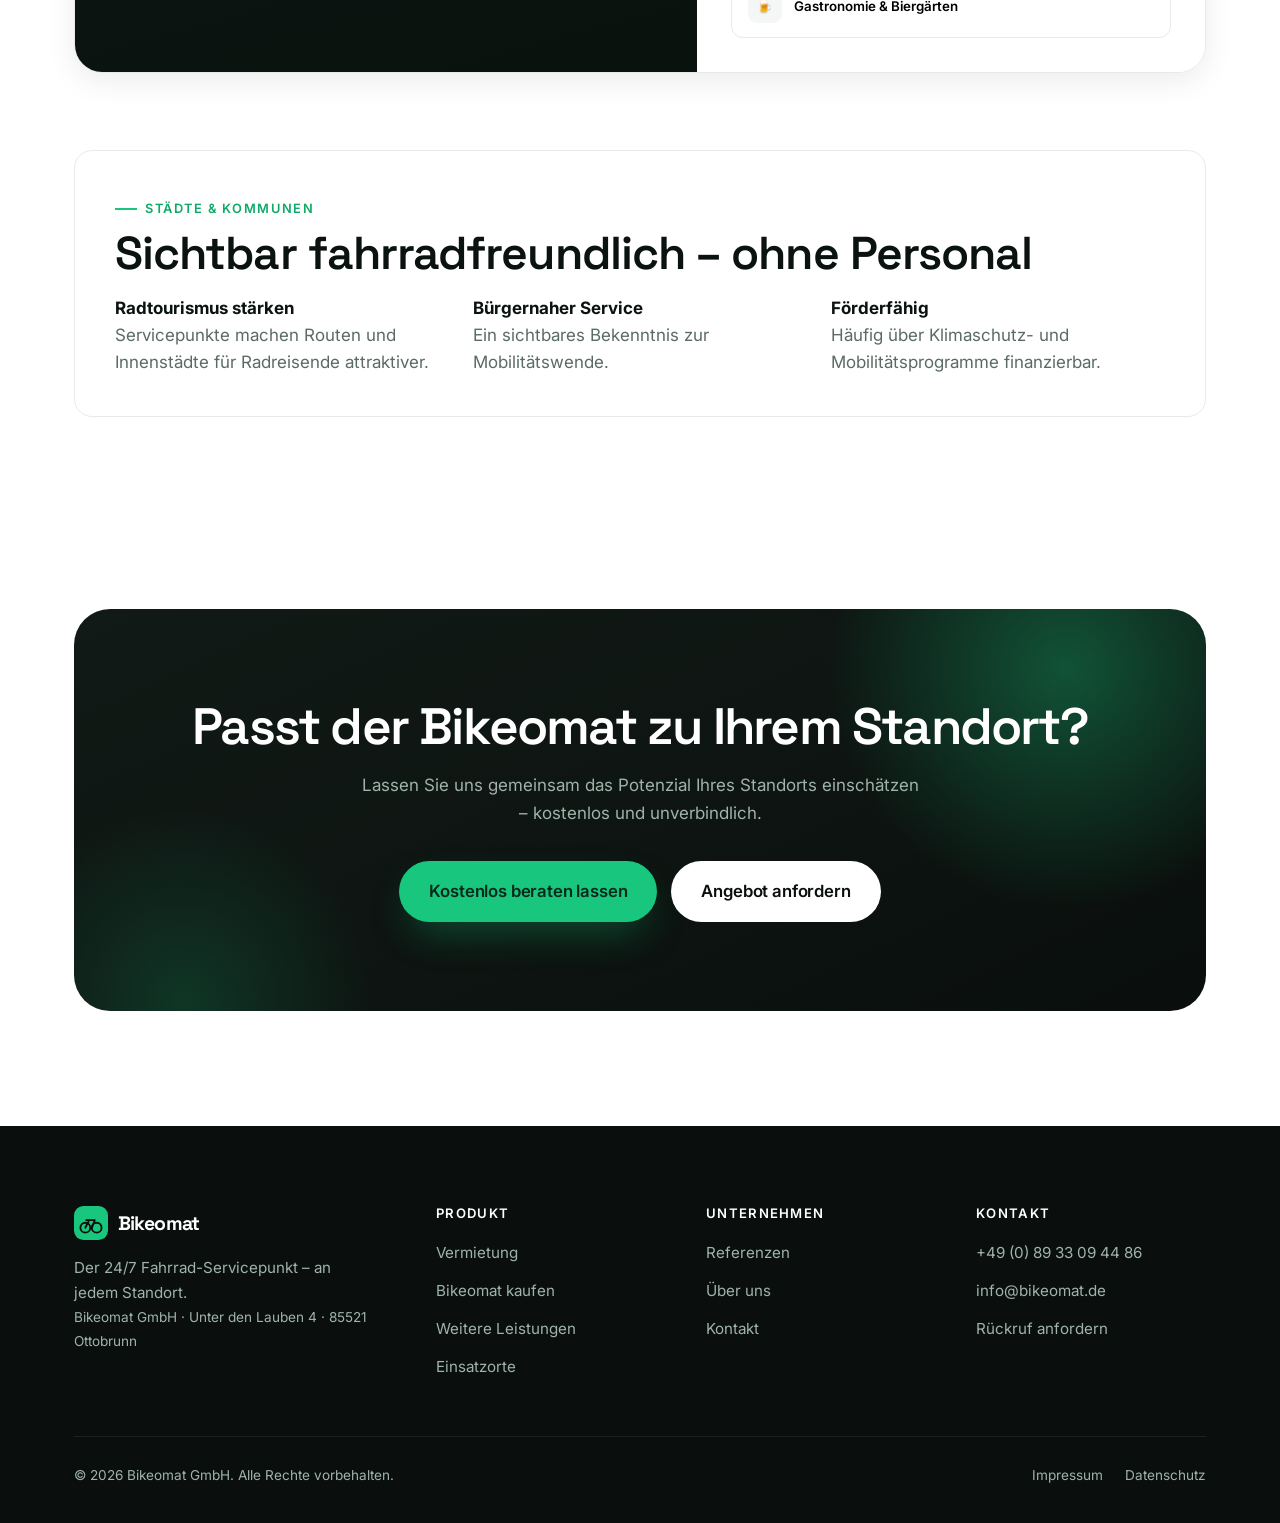
==== commit f8e4fc16: "Alle Inhalte der alten bikeomat.de integriert - Neue Seiten: Leistungen, Impressum, Datenschutz - Üb" ====
--- a/einsatzorte.html
+++ b/einsatzorte.html
@@ -17,18 +17,18 @@
 <header class="header">
   <div class="container header-inner">
     <a href="index.html" class="brand"><svg class="logo-mark" viewBox="0 0 36 36" fill="none"><rect width="36" height="36" rx="10" fill="#0A0F0D"/><circle cx="12" cy="23" r="5.2" stroke="#18C77D" stroke-width="2"/><circle cx="24" cy="23" r="5.2" stroke="#18C77D" stroke-width="2"/><path d="M12 23l4-8h6l-3 8M16 15h-3" stroke="#18C77D" stroke-width="2" stroke-linecap="round" stroke-linejoin="round"/></svg>Bikeomat</a>
-    <nav class="nav"><a href="vermietung.html">Vermietung</a><a href="kaufen.html">Kaufen</a><a href="einsatzorte.html" class="active">Einsatzorte</a><a href="index.html#ablauf">So funktioniert's</a><a href="referenzen.html">Referenzen</a><a href="ueber-uns.html">Über uns</a></nav>
+    <nav class="nav"><a href="vermietung.html">Vermietung</a><a href="kaufen.html">Kaufen</a><a href="einsatzorte.html" class="active">Einsatzorte</a><a href="leistungen.html">Leistungen</a><a href="referenzen.html">Referenzen</a><a href="ueber-uns.html">Über uns</a></nav>
     <div class="header-cta"><a href="kontakt.html" class="btn btn-ghost">Beratung</a><a href="kontakt.html#angebot" class="btn btn-primary">Angebot anfordern</a><button class="menu-toggle" aria-label="Menü" aria-expanded="false"><svg viewBox="0 0 24 24" fill="none" stroke="currentColor" stroke-width="2" stroke-linecap="round"><path d="M3 6h18M3 12h18M3 18h18"/></svg></button></div>
   </div>
 </header>
-<div class="mobile-nav"><a href="vermietung.html">Vermietung</a><a href="kaufen.html">Kaufen</a><a href="einsatzorte.html">Einsatzorte</a><a href="index.html#ablauf">So funktioniert's</a><a href="referenzen.html">Referenzen</a><a href="ueber-uns.html">Über uns</a><a href="kontakt.html">Kontakt</a><div class="mobile-cta"><a href="kontakt.html#angebot" class="btn btn-primary btn-block">Angebot anfordern</a><a href="kontakt.html" class="btn btn-ghost btn-block">Beratung</a></div></div>
+<div class="mobile-nav"><a href="vermietung.html">Vermietung</a><a href="kaufen.html">Kaufen</a><a href="einsatzorte.html">Einsatzorte</a><a href="leistungen.html">Leistungen</a><a href="referenzen.html">Referenzen</a><a href="ueber-uns.html">Über uns</a><a href="kontakt.html">Kontakt</a><div class="mobile-cta"><a href="kontakt.html#angebot" class="btn btn-primary btn-block">Angebot anfordern</a><a href="kontakt.html" class="btn btn-ghost btn-block">Beratung</a></div></div>
 
 <section class="page-hero hero">
   <div class="hero-bg"></div>
   <div class="container">
     <div class="breadcrumb"><a href="index.html">Start</a> / <span>Einsatzorte</span></div>
     <div style="max-width:760px">
-      <span class="pill" style="margin-bottom:22px">8 Zielgruppen, ein Servicepunkt</span>
+      <span class="pill" style="margin-bottom:22px">11 Zielgruppen, ein Servicepunkt</span>
       <h1 class="h-display">Überall dort, wo <span class="text-grad">Räder rollen</span></h1>
       <p class="lead" style="margin-top:20px">Ob touristischer Hotspot, Mobilitätsknoten oder Mitarbeiterparkplatz – der Bikeomat schafft an jedem Standort echten Mehrwert. Wählen Sie Ihre Zielgruppe und entdecken Sie die konkreten Vorteile.</p>
     </div>
@@ -50,6 +50,9 @@
         <div class="map-pin" data-use="bahnhof" style="left:55%;top:78%"><div class="dot"></div><span class="lbl">🚉 Bahnhöfe</span></div>
         <div class="map-pin" data-use="uni" style="left:35%;top:40%"><div class="dot"></div><span class="lbl">🎓 Universitäten</span></div>
         <div class="map-pin" data-use="freizeit" style="left:80%;top:68%"><div class="dot"></div><span class="lbl">🎡 Freizeitparks</span></div>
+        <div class="map-pin" data-use="einkauf" style="left:50%;top:35%"><div class="dot"></div><span class="lbl">🛒 Einkaufszentren</span></div>
+        <div class="map-pin" data-use="tankstelle" style="left:15%;top:45%"><div class="dot"></div><span class="lbl">⛽ Tankstellen</span></div>
+        <div class="map-pin" data-use="gastro" style="left:68%;top:52%"><div class="dot"></div><span class="lbl">🍺 Gastronomie</span></div>
       </div>
       <div class="map-side">
         <h3>Wählen Sie Ihren Standort</h3>
@@ -63,6 +66,9 @@
           <button data-use="bahnhof"><span class="u-ico">🚉</span> Bahnhöfe</button>
           <button data-use="uni"><span class="u-ico">🎓</span> Universitäten</button>
           <button data-use="freizeit"><span class="u-ico">🎡</span> Freizeitparks</button>
+          <button data-use="einkauf"><span class="u-ico">🛒</span> Einkaufszentren</button>
+          <button data-use="tankstelle"><span class="u-ico">⛽</span> Tankstellen</button>
+          <button data-use="gastro"><span class="u-ico">🍺</span> Gastronomie & Biergärten</button>
         </div>
       </div>
     </div>
@@ -80,6 +86,9 @@
     <div class="tab-panel" data-usepanel="bahnhof"><div class="card reveal" style="padding:40px"><span class="eyebrow">Bahnhöfe</span><h2 style="margin:10px 0 16px">Mobilitätsknoten clever ergänzen</h2><div class="grid cols-3"><div><strong>Schnelle Hilfe</strong><p style="color:var(--muted)">Pendler kommen pünktlich weiter statt liegenzubleiben.</p></div><div><strong>Hohe Frequenz</strong><p style="color:var(--muted)">Maximale Sichtbarkeit und Nutzung.</p></div><div><strong>Bike+Ride stärken</strong><p style="color:var(--muted)">Macht die Kombination Rad und ÖPNV attraktiver.</p></div></div></div></div>
     <div class="tab-panel" data-usepanel="uni"><div class="card reveal" style="padding:40px"><span class="eyebrow">Universitäten</span><h2 style="margin:10px 0 16px">Campus-Service für tausende Radler</h2><div class="grid cols-3"><div><strong>Riesige Nutzergruppe</strong><p style="color:var(--muted)">Tausende Studierende und Beschäftigte mit dem Rad.</p></div><div><strong>Nachhaltiger Campus</strong><p style="color:var(--muted)">Unterstützt Klima- und Mobilitätsstrategien.</p></div><div><strong>24/7 passend</strong><p style="color:var(--muted)">Auch spät abends in der Lernphase verfügbar.</p></div></div></div></div>
     <div class="tab-panel" data-usepanel="freizeit"><div class="card reveal" style="padding:40px"><span class="eyebrow">Freizeitparks</span><h2 style="margin:10px 0 16px">Service für Ausflügler & Tagesgäste</h2><div class="grid cols-3"><div><strong>Mehr Komfort</strong><p style="color:var(--muted)">Ein Extra, das den Besuch noch angenehmer macht.</p></div><div><strong>Längere Verweildauer</strong><p style="color:var(--muted)">Gäste bleiben sorgenfrei mobil vor Ort.</p></div><div><strong>Modernes Image</strong><p style="color:var(--muted)">Zeigt Innovationsfreude und Gastfreundschaft.</p></div></div></div></div>
+    <div class="tab-panel" data-usepanel="einkauf"><div class="card reveal" style="padding:40px"><span class="eyebrow">Einkaufszentren</span><h2 style="margin:10px 0 16px">Kundenservice am Parkplatz & Eingang</h2><div class="grid cols-3"><div><strong>Frequenzstarke Lage</strong><p style="color:var(--muted)">Hohe Sichtbarkeit und Nutzung durch tägliche Besucher.</p></div><div><strong>Mehrwert für Radkunden</strong><p style="color:var(--muted)">Luft, Ersatzteile und E-Bike-Ladung während des Einkaufs.</p></div><div><strong>Nachhaltigkeitsprofil</strong><p style="color:var(--muted)">Sichtbares Engagement des Centers für umweltfreundliche Mobilität.</p></div></div></div></div>
+    <div class="tab-panel" data-usepanel="tankstelle"><div class="card reveal" style="padding:40px"><span class="eyebrow">Tankstellen</span><h2 style="margin:10px 0 16px">Auch Fahrräder brauchen eine Tankstelle</h2><div class="grid cols-3"><div><strong>Erweitertes Angebot</strong><p style="color:var(--muted)">Neben Kraftstoff auch Fahrradservice – neue Zielgruppe, neuer Umsatz.</p></div><div><strong>24/7 wie Sie</strong><p style="color:var(--muted)">Der Bikeomat passt perfekt zum Rund-um-die-Uhr-Konzept.</p></div><div><strong>Synergien nutzen</strong><p style="color:var(--muted)">Radfahrer werden zu Shop-Kunden – Cross-Selling an frequentierten Standorten.</p></div></div></div></div>
+    <div class="tab-panel" data-usepanel="gastro"><div class="card reveal" style="padding:40px"><span class="eyebrow">Gastronomie & Biergärten</span><h2 style="margin:10px 0 16px">Radl-Service zum Radler</h2><div class="grid cols-3"><div><strong>Radtouristen anziehen</strong><p style="color:var(--muted)">Ein sichtbarer Servicepunkt macht Ihr Lokal zur bevorzugten Einkehr.</p></div><div><strong>Biergarten-Plus</strong><p style="color:var(--muted)">Gäste kommen gern mit dem Rad, wenn Service vor Ort verfügbar ist.</p></div><div><strong>Regionale Sichtbarkeit</strong><p style="color:var(--muted)">Werbung für Ihre Gaststätte direkt am Touchscreen des Bikeomat.</p></div></div></div></div>
   </div>
 </section>
 
@@ -91,12 +100,12 @@
 
 <footer class="footer"><div class="container">
   <div class="footer-top">
-    <div><a href="index.html" class="brand"><svg class="logo-mark" viewBox="0 0 36 36" fill="none"><rect width="36" height="36" rx="10" fill="#18C77D"/><circle cx="12" cy="23" r="5.2" stroke="#0A0F0D" stroke-width="2"/><circle cx="24" cy="23" r="5.2" stroke="#0A0F0D" stroke-width="2"/><path d="M12 23l4-8h6l-3 8M16 15h-3" stroke="#0A0F0D" stroke-width="2" stroke-linecap="round" stroke-linejoin="round"/></svg>Bikeomat</a><p class="footer-about">Der 24/7 Fahrrad-Servicepunkt – an jedem Standort.</p></div>
-    <div><h4>Produkt</h4><ul><li><a href="vermietung.html">Vermietung</a></li><li><a href="kaufen.html">Bikeomat kaufen</a></li><li><a href="einsatzorte.html">Einsatzorte</a></li><li><a href="index.html#ablauf">So funktioniert's</a></li></ul></div>
+    <div><a href="index.html" class="brand"><svg class="logo-mark" viewBox="0 0 36 36" fill="none"><rect width="36" height="36" rx="10" fill="#18C77D"/><circle cx="12" cy="23" r="5.2" stroke="#0A0F0D" stroke-width="2"/><circle cx="24" cy="23" r="5.2" stroke="#0A0F0D" stroke-width="2"/><path d="M12 23l4-8h6l-3 8M16 15h-3" stroke="#0A0F0D" stroke-width="2" stroke-linecap="round" stroke-linejoin="round"/></svg>Bikeomat</a><p class="footer-about">Der 24/7 Fahrrad-Servicepunkt – an jedem Standort.<br><span style="font-size:.85rem">Bikeomat GmbH · Unter den Lauben 4 · 85521 Ottobrunn</span></p></div>
+    <div><h4>Produkt</h4><ul><li><a href="vermietung.html">Vermietung</a></li><li><a href="kaufen.html">Bikeomat kaufen</a></li><li><a href="leistungen.html">Weitere Leistungen</a></li><li><a href="einsatzorte.html">Einsatzorte</a></li></ul></div>
     <div><h4>Unternehmen</h4><ul><li><a href="referenzen.html">Referenzen</a></li><li><a href="ueber-uns.html">Über uns</a></li><li><a href="kontakt.html">Kontakt</a></li></ul></div>
-    <div><h4>Kontakt</h4><ul><li><a href="tel:+4900000000">+49 (0) 000 000 00</a></li><li><a href="mailto:info@bikeomat.de">info@bikeomat.de</a></li><li><a href="kontakt.html#rueckruf">Rückruf anfordern</a></li></ul></div>
+    <div><h4>Kontakt</h4><ul><li><a href="tel:+498933094486">+49 (0) 89 33 09 44 86</a></li><li><a href="mailto:info@bikeomat.de">info@bikeomat.de</a></li><li><a href="kontakt.html#rueckruf">Rückruf anfordern</a></li></ul></div>
   </div>
-  <div class="footer-bottom"><span>© <span data-year>2026</span> Bikeomat. Alle Rechte vorbehalten.</span><div class="fb-links"><a href="#">Impressum</a><a href="#">Datenschutz</a><a href="#">AGB</a></div></div>
+  <div class="footer-bottom"><span>© <span data-year>2026</span> Bikeomat GmbH. Alle Rechte vorbehalten.</span><div class="fb-links"><a href="impressum.html">Impressum</a><a href="datenschutz.html">Datenschutz</a></div></div>
 </div></footer>
 <div class="sticky-cta"><a href="kontakt.html" class="btn btn-ghost">Beratung</a><a href="kontakt.html#angebot" class="btn btn-primary">Angebot anfordern</a></div>
 <script src="assets/main.js"></script>
